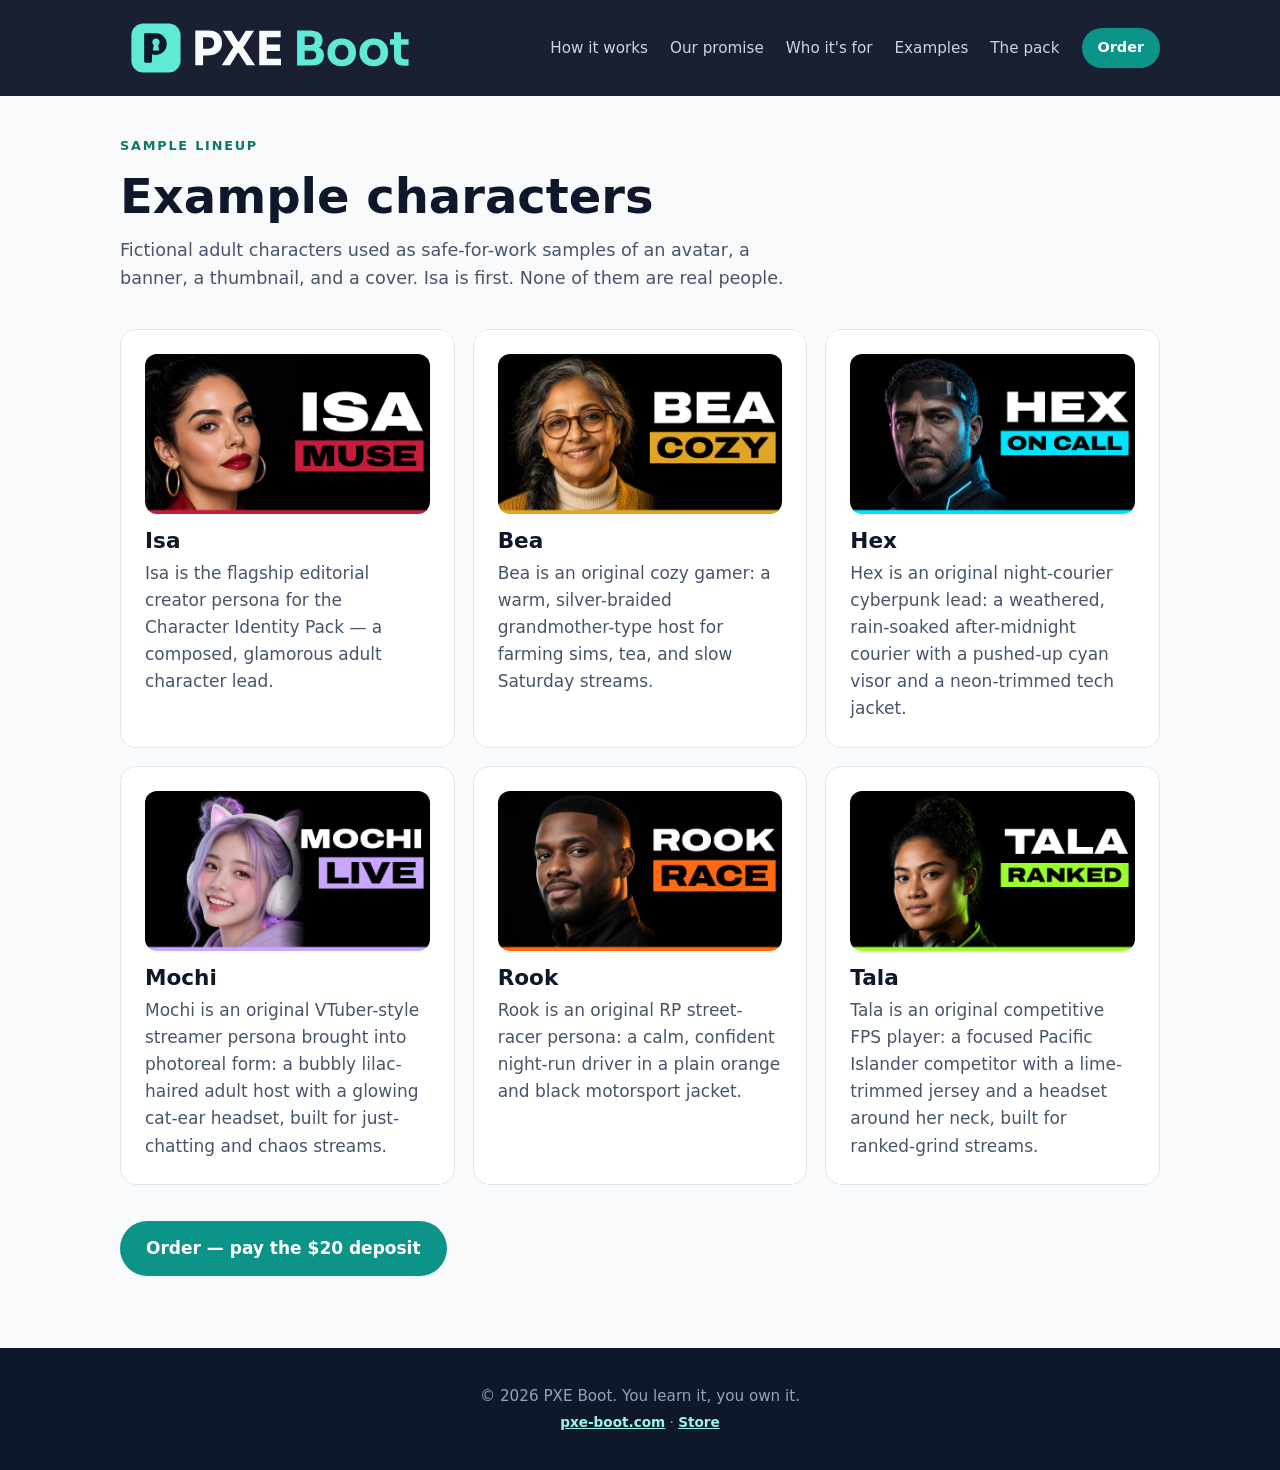
==== examples.html @ 1316ad6b "Add example character pages for the identity pack. Show Isa, Bea, Hex, Mochi, Rook, and Tala with th" ====
<!doctype html>
<html lang="en">
<head>
  <meta charset="utf-8">
  <meta name="viewport" content="width=device-width, initial-scale=1">
  <title>Example characters | PXE Boot</title>
  <meta name="description" content="Sample PXE Boot characters: Isa, Bea, Hex, Mochi, Rook, and Tala. Fictional, safe for work, and not based on real people.">
  <meta name="robots" content="noindex, nofollow">
  <link rel="canonical" href="https://pxe-boot.com/examples.html">
  <meta name="theme-color" content="#0f172a">
  <link rel="icon" href="favicon.svg" type="image/svg+xml">
  <link rel="icon" href="favicon.ico" sizes="any">
  <link rel="icon" href="favicon-16.png" type="image/png" sizes="16x16">
  <link rel="icon" href="favicon-32.png" type="image/png" sizes="32x32">
  <link rel="icon" href="favicon-48.png" type="image/png" sizes="48x48">
  <link rel="icon" href="icon-512.png" type="image/png" sizes="512x512">
  <link rel="apple-touch-icon" href="apple-touch-icon.png">
  <link rel="stylesheet" href="styles.css">
</head>
<body>
  <a class="skip" href="#main">Skip to content</a>
  <header class="top">
    <div class="wrap nav">
      <a class="brand" href="index.html">
        <picture>
          <source media="(max-width: 959px)" srcset="brand/lockup-horizontal-small-dark.svg">
          <img src="brand/lockup-horizontal-dark.svg" width="300" height="72" alt="PXE Boot">
        </picture>
      </a>
      <nav aria-label="Primary">
        <ul>
          <li><a href="index.html#how">How it works</a></li><li><a href="index.html#promise">Our promise</a></li><li><a href="index.html#who">Who it's for</a></li><li><a href="examples.html" aria-current="page">Examples</a></li><li><a href="index.html#order">The pack</a></li><li><a class="btn small" href="https://pxeboot.gumroad.com/l/dojdxr">Order</a></li>
        </ul>
      </nav>
    </div>
  </header>
  <main id="main" class="page">
    <div class="wrap">
      <p class="eyebrow on-light">Sample lineup</p>
      <h1>Example characters</h1>
      <p class="lead">Fictional adult characters used as safe-for-work samples of an avatar, a banner, a thumbnail, and a cover. Isa is first. None of them are real people.</p>
      <div class="example-index">
        <a class="card example-card-link" href="models/isa.html">
          <img src="images/models/isa/thumbnail_1280x720.jpg" width="1280" height="720" alt="Isa, a PXE Boot AI character, thumbnail">
          <h2>Isa</h2>
          <p>Isa is the flagship editorial creator persona for the Character Identity Pack — a composed, glamorous adult character lead.</p>
        </a><a class="card example-card-link" href="models/bea.html">
          <img src="images/models/bea/thumbnail_1280x720.jpg" width="1280" height="720" alt="Bea, a PXE Boot AI character, thumbnail">
          <h2>Bea</h2>
          <p>Bea is an original cozy gamer: a warm, silver-braided grandmother-type host for farming sims, tea, and slow Saturday streams.</p>
        </a><a class="card example-card-link" href="models/hex.html">
          <img src="images/models/hex/thumbnail_1280x720.jpg" width="1280" height="720" alt="Hex, a PXE Boot AI character, thumbnail">
          <h2>Hex</h2>
          <p>Hex is an original night-courier cyberpunk lead: a weathered, rain-soaked after-midnight courier with a pushed-up cyan visor and a neon-trimmed tech jacket.</p>
        </a><a class="card example-card-link" href="models/mochi.html">
          <img src="images/models/mochi/thumbnail_1280x720.jpg" width="1280" height="720" alt="Mochi, a PXE Boot AI character, thumbnail">
          <h2>Mochi</h2>
          <p>Mochi is an original VTuber-style streamer persona brought into photoreal form: a bubbly lilac-haired adult host with a glowing cat-ear headset, built for just-chatting and chaos streams.</p>
        </a><a class="card example-card-link" href="models/rook.html">
          <img src="images/models/rook/thumbnail_1280x720.jpg" width="1280" height="720" alt="Rook, a PXE Boot AI character, thumbnail">
          <h2>Rook</h2>
          <p>Rook is an original RP street-racer persona: a calm, confident night-run driver in a plain orange and black motorsport jacket.</p>
        </a><a class="card example-card-link" href="models/tala.html">
          <img src="images/models/tala/thumbnail_1280x720.jpg" width="1280" height="720" alt="Tala, a PXE Boot AI character, thumbnail">
          <h2>Tala</h2>
          <p>Tala is an original competitive FPS player: a focused Pacific Islander competitor with a lime-trimmed jersey and a headset around her neck, built for ranked-grind streams.</p>
        </a>
      </div>
      <div class="cta-row model-cta">
        <a class="btn" href="https://pxeboot.gumroad.com/l/dojdxr">Order — pay the $20 deposit</a>
      </div>
    </div>
  </main>
  <footer class="foot">
    <div class="wrap">
      <p>&copy; <span id="year">2026</span> PXE Boot. You learn it, you own it.</p>
      <p class="small"><a href="https://pxe-boot.com/">pxe-boot.com</a> · <a href="https://pxeboot.gumroad.com">Store</a></p>
    </div>
  </footer>
  <script src="script.js" defer></script>
</body>
</html>
---- styles.css ----
:root{--ink:#0f172a;--muted:#475569;--bg:#f8fafc;--card:#fff;--line:#e2e8f0;--accent:#0d9488;--accent-d:#0f766e;--hl:#5eead4;--r:16px}
*{box-sizing:border-box}
[hidden]{display:none !important}
html{scroll-behavior:smooth}
section[id]{scroll-margin-top:112px}
body{margin:0;font-family:system-ui,-apple-system,"Segoe UI",Roboto,Helvetica,Arial,sans-serif;color:var(--ink);background:var(--bg);line-height:1.6;font-size:17px}
a{color:var(--accent-d)}
.wrap{max-width:1080px;margin:0 auto;padding:0 20px}
.narrow{max-width:640px;text-align:center}
.skip{position:absolute;left:-999px;top:0;background:#fff;padding:8px 12px;z-index:10}
.skip:focus{left:8px;top:8px}
.sr-only{position:absolute;width:1px;height:1px;overflow:hidden;clip:rect(0 0 0 0);white-space:nowrap}
:focus-visible{outline:3px solid var(--hl);outline-offset:2px}
.top{position:sticky;top:0;z-index:5;background:rgba(15,23,42,.96);backdrop-filter:blur(6px)}
.nav{display:flex;justify-content:space-between;align-items:center;padding-top:12px;padding-bottom:12px;gap:20px}
/* Lockup box heights keep the ink at or above the brand minimum: 72px box ≈ 49px ink (full lockup, min 48). 47px box ≈ 32px ink and 38px box ≈ 26px ink (small lockup, allowed from 24px). */
.brand{display:block;flex:none;line-height:0;text-decoration:none}
.brand img{display:block;height:72px;width:auto}
.nav ul{list-style:none;display:flex;gap:22px;align-items:center;margin:0;padding:0}
.nav a:not(.btn){color:#cbd5e1;text-decoration:none;font-size:.95rem}
.nav a:not(.btn):hover{color:#fff}
.btn{display:inline-block;background:var(--accent);color:#fff;border:0;font:inherit;font-weight:700;padding:14px 26px;border-radius:999px;text-decoration:none;cursor:pointer;transition:background .15s}
a.btn,a.btn:visited{color:#fff}
.btn:hover{background:var(--accent-d)}
.btn[disabled]{opacity:.7;cursor:progress}
.btn.small{padding:8px 16px;font-size:.9rem}
.btn.ghost{background:transparent;color:#fff;box-shadow:inset 0 0 0 2px #334155}
.btn.ghost:hover{background:#1e293b}
.hero{background:radial-gradient(1200px 500px at 80% -10%,#134e4a 0%,transparent 60%),var(--ink);color:#fff;padding:96px 0 88px}
.hero-examples{margin-top:42px}
.example-stage{display:grid;gap:14px}
.example-card{margin:0;max-width:480px;background:#0b1224;border:1px solid rgba(94,234,212,.38);border-radius:18px;overflow:hidden;box-shadow:0 18px 44px rgba(2,6,23,.48),inset 0 1px 0 rgba(94,234,212,.22)}
.example-card img{display:block;width:100%;height:auto;aspect-ratio:16/9;object-fit:cover;background:#0f172a}
.example-card figcaption{display:flex;align-items:center;gap:8px;margin:0;padding:10px 14px 12px;font-size:.92rem;font-weight:700;line-height:1.2;letter-spacing:.01em;color:#f8fafc;background:#0f172a}
.example-card figcaption::before{content:"";width:8px;height:8px;border-radius:999px;background:var(--hl);box-shadow:0 0 0 3px rgba(94,234,212,.22);flex:none}
.example-voice{position:relative;display:flex;flex-direction:column}
.example-voice .voice-media{position:relative;order:1}
.example-voice figcaption{order:2;padding-bottom:2px}
.voice-sample-note{order:3;margin:0;padding:2px 14px 12px 30px;background:#0f172a;color:#99f6e4;font-size:.78rem;font-weight:600;line-height:1.35;overflow-wrap:break-word}
.voice-toggle{position:absolute;z-index:1;left:10px;bottom:10px;width:44px;height:44px;display:grid;place-items:center;padding:0;border:1px solid rgba(94,234,212,.75);border-radius:999px;background:var(--accent);color:#fff;box-shadow:0 8px 18px rgba(2,6,23,.45);cursor:pointer}
.voice-toggle:hover{background:var(--accent-d)}
.voice-toggle[aria-pressed="true"]{background:var(--accent-d);box-shadow:0 0 0 3px rgba(94,234,212,.35),0 8px 18px rgba(2,6,23,.45)}
.voice-toggle .icon-play{display:block;transform:translateX(1px)}
.voice-toggle .icon-pause{display:none}
.voice-toggle[aria-pressed="true"] .icon-play{display:none}
.voice-toggle[aria-pressed="true"] .icon-pause{display:block}
.examples-caption{margin:14px 0 0;color:#cbd5e1;font-size:.92rem}
.examples-more{margin:8px 0 0}
.examples-more a{color:var(--hl);font-weight:700}
.eyebrow{text-transform:uppercase;letter-spacing:.14em;font-size:.8rem;font-weight:700;color:var(--hl);margin:0 0 14px}
.eyebrow.on-light{color:var(--accent-d)}
.hero h1{font-size:clamp(2.2rem,6vw,3.8rem);line-height:1.08;margin:0 0 20px;max-width:15ch}
.hl{color:var(--hl)}
.sub{font-size:1.2rem;color:#cbd5e1;max-width:60ch;margin:0 0 32px}
.cta-row{display:flex;flex-wrap:wrap;gap:12px}
.hero-note{margin:16px 0 0}
.hero-note a{color:var(--hl);font-weight:700}
.pills{list-style:none;display:flex;flex-wrap:wrap;gap:10px;padding:0;margin:36px 0 0}
.pills li{border:1px solid #334155;border-radius:999px;padding:6px 14px;font-size:.9rem;color:#e2e8f0}
section{padding:80px 0}
section.alt{background:#fff;border-top:1px solid var(--line);border-bottom:1px solid var(--line)}
h2{font-size:clamp(1.7rem,3.6vw,2.4rem);line-height:1.2;margin:0 0 10px}
.lead{color:var(--muted);font-size:1.1rem;margin:0 0 36px;max-width:60ch}
.narrow .lead{margin-left:auto;margin-right:auto}
.card{background:var(--card);border:1px solid var(--line);border-radius:var(--r);padding:24px}
.card h3{margin:0 0 6px;font-size:1.1rem}
.card p{margin:0;color:var(--muted)}
.steps,.who{list-style:none;padding:0;margin:0;display:grid;gap:18px;grid-template-columns:repeat(auto-fit,minmax(230px,1fr))}
.num{display:inline-grid;place-items:center;width:40px;height:40px;border-radius:12px;background:var(--ink);color:var(--hl);font-weight:800;margin-bottom:14px}
.promise{display:grid;grid-template-columns:1fr 1.3fr;gap:48px;align-items:start}
.checks{list-style:none;padding:0;margin:0;display:grid;gap:14px}
.checks li{background:#fff;border:1px solid var(--line);border-left:4px solid var(--accent);border-radius:12px;padding:16px 18px;color:var(--muted)}
.checks strong{color:var(--ink)}
.order-wrap{max-width:760px;text-align:center}
.order-wrap .lead,.order-wrap .order-detail{margin-left:auto;margin-right:auto}
.order-wrap .cta-row{justify-content:center}
.price-eq{list-style:none;display:grid;grid-template-columns:repeat(3,minmax(0,1fr));gap:12px;max-width:480px;margin:0 auto 18px;padding:0}
.price-eq li{background:#fff;border:1px solid var(--line);border-radius:14px;padding:14px 12px;min-width:0}
.price-eq strong{display:block;font-size:1.45rem;line-height:1.2;color:var(--ink)}
.price-eq span{color:var(--muted);font-size:.9rem}
.equation{margin:-4px 0 18px;font-weight:800;color:var(--ink)}
.order-detail{color:var(--muted);margin:0 0 28px}
.order-secondary{margin:14px 0 0}
.order-secondary a{font-weight:700}
.waitlist{background:linear-gradient(180deg,var(--bg),#e6fffb)}
.signup{display:flex;gap:10px;max-width:520px;margin:0 auto}
.signup input[type="email"]{flex:1;min-width:0;font:inherit;padding:14px 18px;border:1px solid #cbd5e1;border-radius:999px;background:#fff}
.hp{position:absolute;left:-9999px;height:0;width:0;overflow:hidden}
.form-msg{min-height:1.6em;margin:16px 0 0;font-weight:600;color:var(--accent-d)}
.form-msg.err{color:#b91c1c}
.form-success{max-width:520px;margin:0 auto;background:#fff;border:1px solid var(--line);border-left:4px solid var(--accent);border-radius:12px;padding:20px 22px;text-align:left}
.form-success h3{margin:0 0 6px}
.form-success p{margin:0;color:var(--muted)}
.foot{background:var(--ink);color:#94a3b8;padding:32px 0;text-align:center;font-size:.95rem}
.foot p{margin:4px 0}
.foot a{color:#99f6e4;font-weight:700}
.small{font-size:.85rem}
@media (min-width:640px) and (max-width:900px){
  .example-stage{grid-template-columns:repeat(3,minmax(0,1fr));gap:12px;align-items:start}
  .example-card{max-width:none}
  .examples-caption,.examples-more{text-align:center}
}
@media (min-width:901px){
  .hero-grid{display:grid;grid-template-columns:minmax(0,1.08fr) minmax(0,.92fr);gap:28px 40px;align-items:center}
  .hero-examples{margin-top:0}
  .example-stage{position:relative;display:block;height:468px}
  .example-stage::before{content:"";position:absolute;inset:8% 2% 6%;background:radial-gradient(circle at 50% 42%,rgba(13,148,136,.42),transparent 68%);z-index:0;pointer-events:none}
  .example-card{position:absolute;width:68%;max-width:none}
  .example-card img{height:196px;aspect-ratio:auto}
  .example-card figcaption{position:absolute;background:rgba(15,23,42,.9);border:1px solid rgba(94,234,212,.5);border-radius:999px;padding:6px 12px 6px 10px;box-shadow:0 8px 18px rgba(2,6,23,.35)}
  .example-avatar{top:0;left:0;transform:rotate(-3.5deg);z-index:1}
  .example-avatar figcaption{top:12px;left:12px}
  .example-voice{top:112px;right:0;width:66%;transform:rotate(2.5deg);z-index:2}
  .example-voice figcaption{top:12px;right:12px}
  .example-voice .voice-toggle{top:12px;bottom:auto;left:12px}
  .example-voice .voice-sample-note{position:absolute;top:64px;left:12px;right:12px;margin:0;padding:6px 8px;border:1px solid rgba(94,234,212,.4);border-radius:10px;background:rgba(15,23,42,.92);box-shadow:0 8px 18px rgba(2,6,23,.35)}
  .example-likeness{left:6%;bottom:0;width:74%;transform:rotate(-1.5deg);z-index:3}
  .example-likeness figcaption{left:12px;bottom:12px}
  .examples-caption,.examples-more{margin-top:16px;text-align:center}
  .examples-more{margin-top:8px}
}
@media (max-width:959px){
  .brand img{height:47px}
}
@media (max-width:800px){
  .nav ul li:not(:last-child){display:none}
}
@media (max-width:380px){
  .brand img{height:38px}
}
@media (max-width:760px){
  .hero{padding:64px 0 60px}
  section{padding:56px 0}
  .promise{grid-template-columns:1fr;gap:8px}
  .signup{flex-direction:column}
  .signup .btn{width:100%}
}
.page{padding:40px 0 72px}
.page h1{font-size:clamp(2rem,5vw,3rem);line-height:1.12;margin:0 0 12px}
.crumb{margin:0 0 18px;color:var(--muted);font-size:.95rem}
.crumb a{font-weight:700}
.shot-grid{display:grid;gap:16px;grid-template-columns:repeat(auto-fit,minmax(240px,1fr));margin:0 0 28px}
.shot{display:flex;flex-direction:column;background:#fff;border:1px solid var(--line);border-radius:16px;overflow:hidden;text-decoration:none;color:inherit;min-width:0}
.shot:hover{border-color:var(--accent)}
.shot img{display:block;width:100%;height:auto;background:#0f172a}
.shot-wide{grid-column:1 / -1}
.shot-label{display:flex;justify-content:space-between;flex-wrap:wrap;gap:8px 12px;padding:10px 14px 12px;font-weight:700}
.shot-label span{color:var(--muted);font-weight:600}
.example-index{display:grid;gap:18px;grid-template-columns:repeat(auto-fit,minmax(260px,1fr));margin:0 0 36px}
.example-card-link{display:block;text-decoration:none;color:inherit}
.example-card-link img{display:block;width:100%;height:auto;aspect-ratio:16/9;object-fit:cover;border-radius:12px;margin:0 0 14px;background:#0f172a}
.example-card-link h2{font-size:1.35rem;margin:0 0 6px}
.example-card-link p{margin:0}
.bible{max-width:74ch;margin-top:12px}
.bible h2{font-size:clamp(1.45rem,3vw,1.9rem);margin:0 0 12px}
.bible h3{font-size:1.2rem;margin:1.4em 0 .4em}
.bible p,.bible li{color:var(--muted)}
.bible strong{color:var(--ink)}
.bible ul{margin:0 0 1em;padding-left:1.2em}
.bible code{font-family:ui-monospace,SFMono-Regular,Menlo,Consolas,monospace;font-size:.9em;background:#e2e8f0;padding:.05em .35em;border-radius:4px;color:var(--ink)}
.bible-table{overflow-x:auto;margin:0 0 1em}
.bible table{width:100%;border-collapse:collapse;background:#fff}
.bible th,.bible td{border:1px solid var(--line);padding:8px 10px;text-align:left;vertical-align:top}
.bible th{color:var(--ink)}
.bible-download{margin:8px 0 28px}
.model-cta{margin-top:8px}
@media (prefers-reduced-motion:reduce){html{scroll-behavior:auto}*{transition:none!important}.example-card{transform:none}}
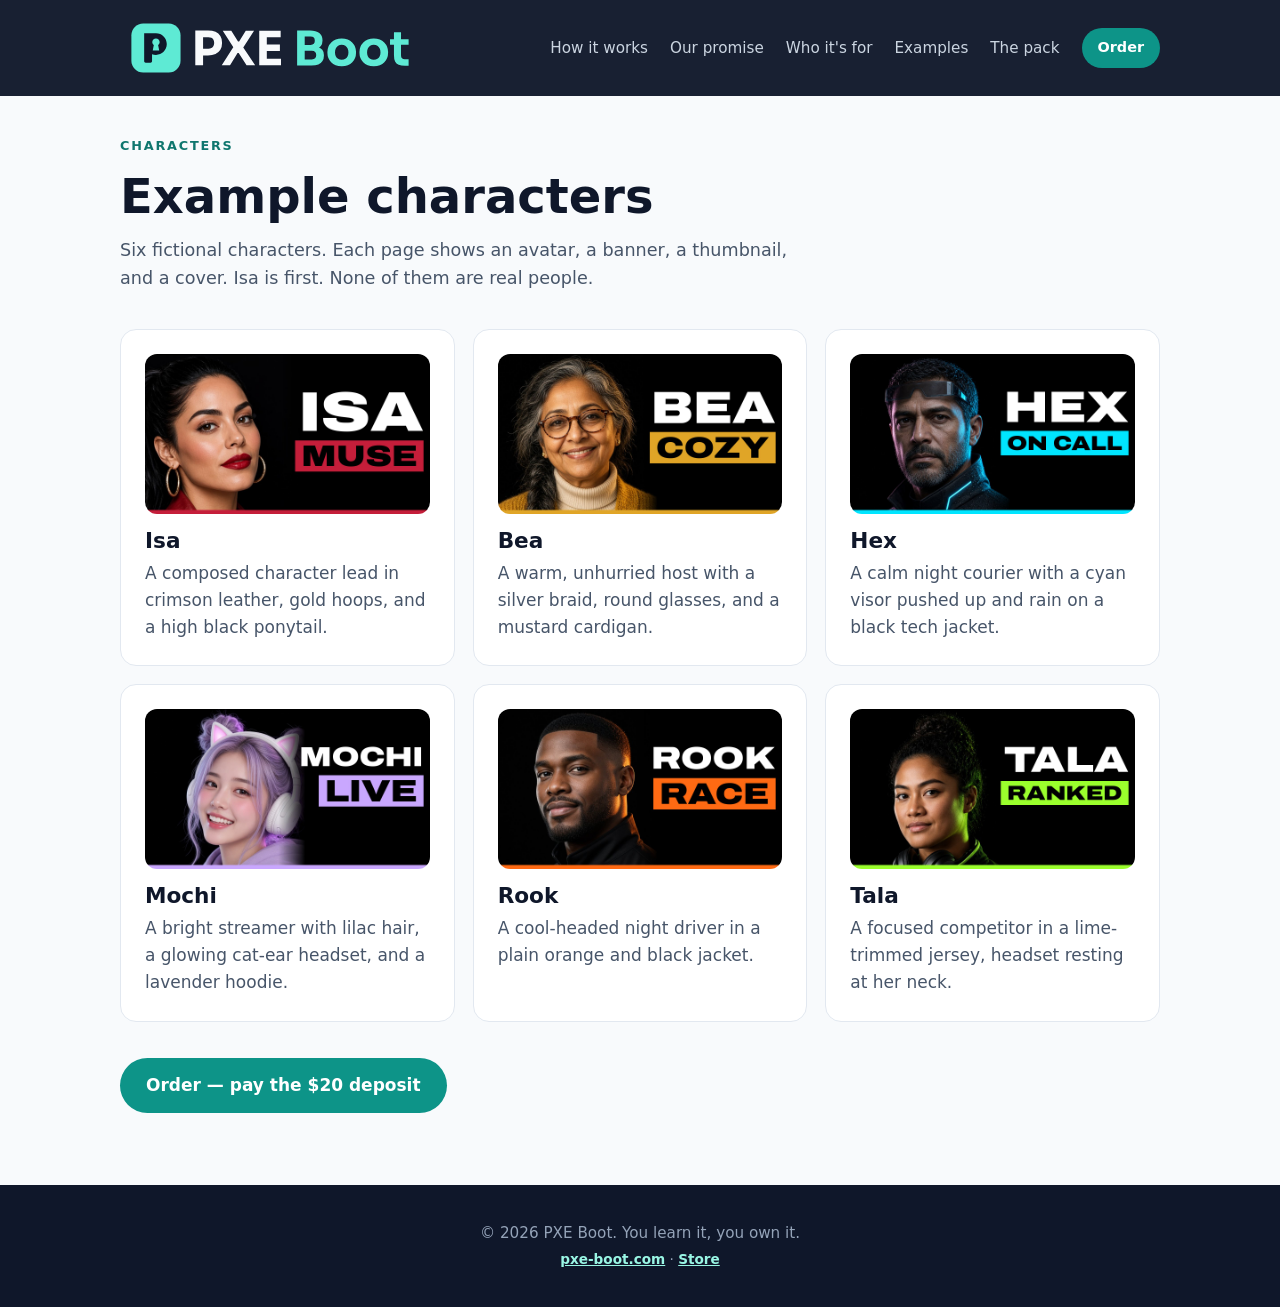
==== commit 23c7d582: "Rewrite character intros as customer-facing copy. The example cards and model-page leads now describ" ====
--- a/examples.html
+++ b/examples.html
@@ -4,7 +4,7 @@
   <meta charset="utf-8">
   <meta name="viewport" content="width=device-width, initial-scale=1">
   <title>Example characters | PXE Boot</title>
-  <meta name="description" content="Sample PXE Boot characters: Isa, Bea, Hex, Mochi, Rook, and Tala. Fictional, safe for work, and not based on real people.">
+  <meta name="description" content="Meet Isa, Bea, Hex, Mochi, Rook, and Tala. Fictional characters from PXE Boot.">
   <meta name="robots" content="noindex, nofollow">
   <link rel="canonical" href="https://pxe-boot.com/examples.html">
   <meta name="theme-color" content="#0f172a">
@@ -36,34 +36,34 @@
   </header>
   <main id="main" class="page">
     <div class="wrap">
-      <p class="eyebrow on-light">Sample lineup</p>
+      <p class="eyebrow on-light">Characters</p>
       <h1>Example characters</h1>
-      <p class="lead">Fictional adult characters used as safe-for-work samples of an avatar, a banner, a thumbnail, and a cover. Isa is first. None of them are real people.</p>
+      <p class="lead">Six fictional characters. Each page shows an avatar, a banner, a thumbnail, and a cover. Isa is first. None of them are real people.</p>
       <div class="example-index">
         <a class="card example-card-link" href="models/isa.html">
           <img src="images/models/isa/thumbnail_1280x720.jpg" width="1280" height="720" alt="Isa, a PXE Boot AI character, thumbnail">
           <h2>Isa</h2>
-          <p>Isa is the flagship editorial creator persona for the Character Identity Pack — a composed, glamorous adult character lead.</p>
+          <p>A composed character lead in crimson leather, gold hoops, and a high black ponytail.</p>
         </a><a class="card example-card-link" href="models/bea.html">
           <img src="images/models/bea/thumbnail_1280x720.jpg" width="1280" height="720" alt="Bea, a PXE Boot AI character, thumbnail">
           <h2>Bea</h2>
-          <p>Bea is an original cozy gamer: a warm, silver-braided grandmother-type host for farming sims, tea, and slow Saturday streams.</p>
+          <p>A warm, unhurried host with a silver braid, round glasses, and a mustard cardigan.</p>
         </a><a class="card example-card-link" href="models/hex.html">
           <img src="images/models/hex/thumbnail_1280x720.jpg" width="1280" height="720" alt="Hex, a PXE Boot AI character, thumbnail">
           <h2>Hex</h2>
-          <p>Hex is an original night-courier cyberpunk lead: a weathered, rain-soaked after-midnight courier with a pushed-up cyan visor and a neon-trimmed tech jacket.</p>
+          <p>A calm night courier with a cyan visor pushed up and rain on a black tech jacket.</p>
         </a><a class="card example-card-link" href="models/mochi.html">
           <img src="images/models/mochi/thumbnail_1280x720.jpg" width="1280" height="720" alt="Mochi, a PXE Boot AI character, thumbnail">
           <h2>Mochi</h2>
-          <p>Mochi is an original VTuber-style streamer persona brought into photoreal form: a bubbly lilac-haired adult host with a glowing cat-ear headset, built for just-chatting and chaos streams.</p>
+          <p>A bright streamer with lilac hair, a glowing cat-ear headset, and a lavender hoodie.</p>
         </a><a class="card example-card-link" href="models/rook.html">
           <img src="images/models/rook/thumbnail_1280x720.jpg" width="1280" height="720" alt="Rook, a PXE Boot AI character, thumbnail">
           <h2>Rook</h2>
-          <p>Rook is an original RP street-racer persona: a calm, confident night-run driver in a plain orange and black motorsport jacket.</p>
+          <p>A cool-headed night driver in a plain orange and black jacket.</p>
         </a><a class="card example-card-link" href="models/tala.html">
           <img src="images/models/tala/thumbnail_1280x720.jpg" width="1280" height="720" alt="Tala, a PXE Boot AI character, thumbnail">
           <h2>Tala</h2>
-          <p>Tala is an original competitive FPS player: a focused Pacific Islander competitor with a lime-trimmed jersey and a headset around her neck, built for ranked-grind streams.</p>
+          <p>A focused competitor in a lime-trimmed jersey, headset resting at her neck.</p>
         </a>
       </div>
       <div class="cta-row model-cta">
